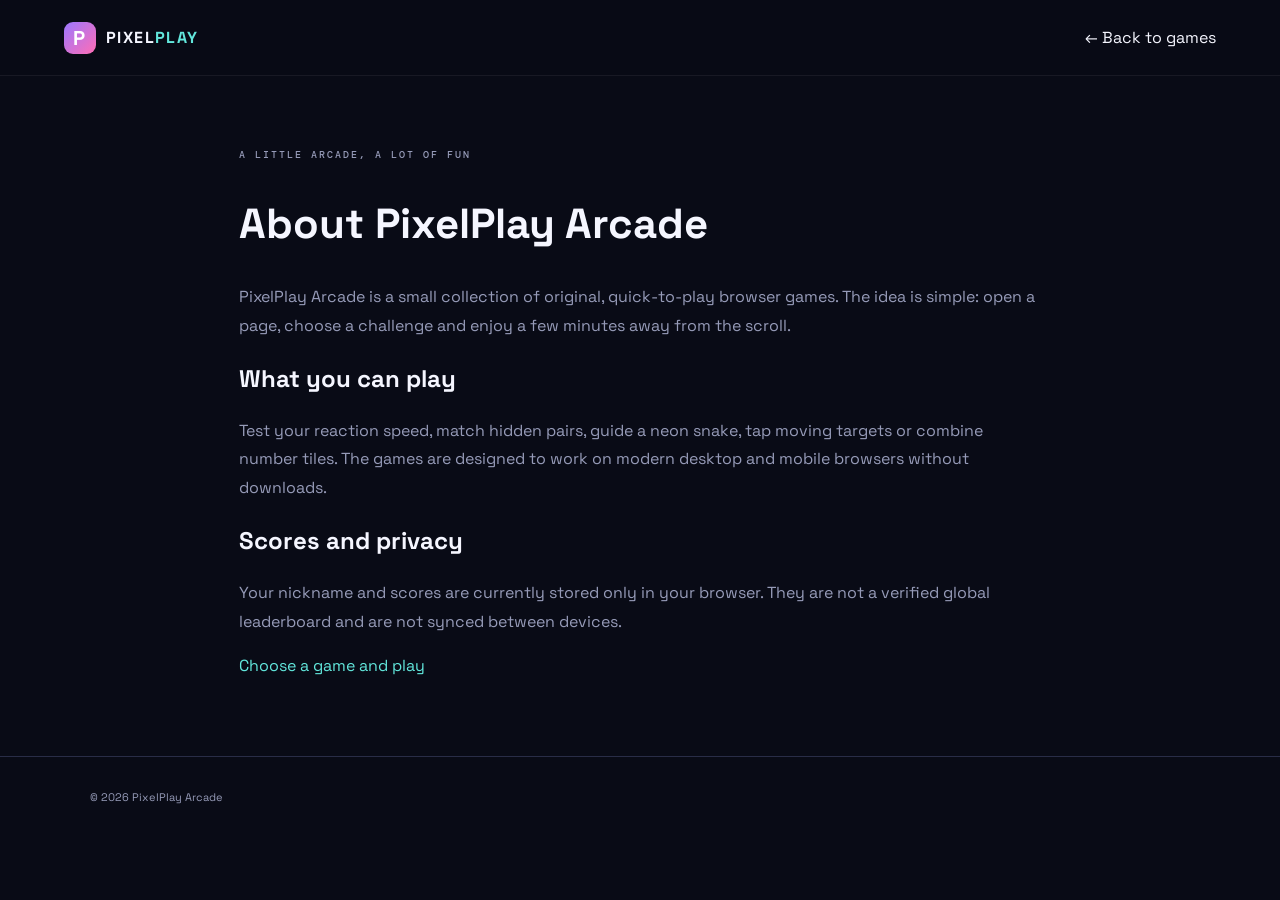
==== about.html @ 7bf2514f "Add PixelPlay Arcade about page" ====
<!doctype html><html lang="en"><head><meta charset="utf-8"><meta name="viewport" content="width=device-width,initial-scale=1"><meta name="description" content="Learn about PixelPlay Arcade and its free browser games."><title>About — PixelPlay Arcade</title><link rel="stylesheet" href="styles.css"></head><body><header class="topbar"><a class="brand" href="index.html"><span class="brand-mark">P</span><span>PIXEL<span class="accent">PLAY</span></span></a><a href="index.html">← Back to games</a></header><main class="page-content"><p class="eyebrow">A LITTLE ARCADE, A LOT OF FUN</p><h1>About PixelPlay Arcade</h1><p>PixelPlay Arcade is a small collection of original, quick-to-play browser games. The idea is simple: open a page, choose a challenge and enjoy a few minutes away from the scroll.</p><h2>What you can play</h2><p>Test your reaction speed, match hidden pairs, guide a neon snake, tap moving targets or combine number tiles. The games are designed to work on modern desktop and mobile browsers without downloads.</p><h2>Scores and privacy</h2><p>Your nickname and scores are currently stored only in your browser. They are not a verified global leaderboard and are not synced between devices.</p><p><a href="index.html">Choose a game and play</a></p></main><footer><small>© 2026 PixelPlay Arcade</small></footer></body></html>
---- styles.css ----
@import url('https://fonts.googleapis.com/css2?family=DM+Mono:wght@400;500&family=Space+Grotesk:wght@400;500;600;700&display=swap');
:root{--bg:#090b16;--panel:#111426;--panel2:#171b31;--text:#f5f6ff;--muted:#969bb8;--line:#292d47;--purple:#9c78ff;--cyan:#62e7dc;--pink:#ff6db5;--font:'Space Grotesk',system-ui,sans-serif}*{box-sizing:border-box}html{scroll-behavior:smooth}body{margin:0;background:var(--bg);color:var(--text);font-family:var(--font);line-height:1.5}a{color:inherit;text-decoration:none}button,input{font:inherit}.topbar{height:76px;padding:0 max(5vw,24px);display:flex;align-items:center;justify-content:space-between;border-bottom:1px solid #ffffff10;position:sticky;top:0;background:#090b16eF;backdrop-filter:blur(16px);z-index:10}.brand{display:flex;align-items:center;gap:10px;font-weight:700;letter-spacing:1.4px;font-size:16px}.brand-mark{width:32px;height:32px;display:grid;place-items:center;background:linear-gradient(135deg,var(--purple),var(--pink));border-radius:9px;color:white;font-size:20px}.accent{color:var(--cyan)}nav{display:flex;gap:30px;color:var(--muted);font-size:13px}nav a:hover,.footer-links a:hover{color:var(--cyan)}.profile-pill{display:flex;align-items:center;gap:9px;background:var(--panel2);border:1px solid var(--line);color:var(--text);border-radius:30px;padding:8px 13px;font-size:12px;cursor:pointer}.avatar{display:grid;place-items:center;width:23px;height:23px;border-radius:50%;background:#5945a0;color:#fff}.hero{min-height:520px;padding:78px max(8vw,28px) 62px;display:grid;grid-template-columns:1.05fr .95fr;align-items:center;gap:30px;overflow:hidden;background:radial-gradient(ellipse at 80% 45%,#30205a55,transparent 45%),radial-gradient(ellipse at 0% 100%,#163d4a33,transparent 45%)}.eyebrow{font:500 10px 'DM Mono',monospace;letter-spacing:2px;color:var(--cyan);margin:0 0 15px}.live-dot{display:inline-block;width:7px;height:7px;border-radius:50%;background:#5df4bb;box-shadow:0 0 12px #5df4bb;margin-right:7px}.hero h1{font-size:clamp(43px,6vw,76px);line-height:1.02;letter-spacing:-3px;margin:0 0 20px}.gradient-text{background:linear-gradient(90deg,#a68aff,#62e7dc);background-clip:text;color:transparent}.hero-sub{color:var(--muted);max-width:440px;font-size:15px;margin:0 0 27px}.primary-btn,.secondary-btn{display:inline-flex;align-items:center;gap:22px;padding:13px 19px;border-radius:8px;background:var(--cyan);color:#08121a;font-size:13px;font-weight:700;border:0;cursor:pointer}.primary-btn:hover,.secondary-btn:hover{filter:brightness(1.1);transform:translateY(-1px)}.hero-stats{display:flex;gap:34px;margin-top:48px}.hero-stats div{display:flex;flex-direction:column}.hero-stats strong{font-size:23px}.hero-stats span{font:9px 'DM Mono',monospace;letter-spacing:1px;color:var(--muted)}.hero-art{height:360px;position:relative;display:grid;place-items:center}.orbit{position:absolute;border:1px solid #a18aff30;border-radius:50%;width:330px;height:330px}.orbit-two{width:260px;height:260px;border-style:dashed;animation:spin 30s linear infinite}@keyframes spin{to{transform:rotate(360deg)}}.arcade-machine{position:relative;width:190px;height:280px;background:linear-gradient(110deg,#302b56,#15182c 55%,#29244a);border:2px solid #8871d5;border-radius:15px 15px 9px 9px;box-shadow:0 0 55px #9874ff55, inset 0 0 25px #ffffff0b;transform:perspective(600px) rotateY(-8deg)}.machine-top{height:36px;display:flex;align-items:center;justify-content:center;font:10px 'DM Mono';letter-spacing:2px;color:#c6b7ff}.machine-top i{position:absolute;right:12px;width:5px;height:5px;background:#62e7dc;border-radius:50%;box-shadow:0 0 10px #62e7dc}.machine-screen{margin:4px 15px 0;height:140px;border:7px solid #080b16;border-radius:8px;background:radial-gradient(circle at 50% 40%,#3e377a,#12172c 70%);display:grid;place-items:center;position:relative;overflow:hidden;box-shadow:0 0 20px #5d4ba0 inset}.screen-glow{text-align:center;font:12px 'DM Mono';line-height:2;color:#b9a8ff;text-shadow:0 0 12px #b9a8ff}.screen-glow b{font-size:16px;color:var(--cyan)}.screen-scan{position:absolute;inset:0;background:repeating-linear-gradient(transparent 0 4px,#ffffff09 5px 6px)}.machine-controls{height:70px;display:flex;align-items:center;justify-content:center;gap:12px}.machine-controls span{width:13px;height:13px;background:#0c101d;border:2px solid #8e7cce;border-radius:50%}.machine-controls span:first-child{width:25px;height:25px}.machine-controls b{width:17px;height:17px;border-radius:50%;background:var(--pink);box-shadow:0 0 10px var(--pink)}.machine-controls b:last-child{background:var(--cyan);box-shadow:0 0 10px var(--cyan)}.machine-base{position:absolute;bottom:-10px;left:8px;right:8px;height:12px;background:#13162a;border:1px solid #7c69bb;border-radius:3px}.pixel-star{position:absolute;color:var(--cyan);font-size:27px;text-shadow:0 0 20px var(--cyan)}.star-a{top:40px;left:18%}.star-b{right:13%;bottom:65px;color:var(--pink)}.floating-score{position:absolute;bottom:30px;right:1%;padding:11px 14px;border:1px solid #5f547f;background:#17172beF;border-radius:9px;box-shadow:0 10px 30px #0006;font-size:17px}.floating-score span{font:9px 'DM Mono';letter-spacing:1px;color:#c3bddc;margin-left:6px}.ticker{height:49px;border-block:1px solid var(--line);display:flex;justify-content:center;align-items:center;gap:34px;color:#b2b5cb;font:10px 'DM Mono';letter-spacing:1.5px}.ticker i{color:var(--pink);font-style:normal}.section{padding:86px max(7vw,24px) 72px}.section-heading,.panel-heading{display:flex;justify-content:space-between;align-items:end;gap:20px}.section h2,.lower-grid h2,.seo-copy h2{font-size:34px;letter-spacing:-1.3px;margin:0}.search-box{display:flex;align-items:center;gap:10px;border:1px solid var(--line);background:var(--panel);padding:9px 13px;border-radius:8px;color:var(--muted)}.search-box input{border:0;outline:0;background:transparent;color:var(--text);width:160px;font-size:12px}.filter-row{display:flex;gap:8px;margin:28px 0 22px}.filter{background:transparent;border:1px solid var(--line);color:var(--muted);padding:7px 14px;border-radius:30px;font-size:11px;cursor:pointer}.filter.active,.filter:hover{background:#272342;border-color:#7961c5;color:#e5dcff}.game-grid{display:grid;grid-template-columns:repeat(3,1fr);gap:18px}.game-card{background:var(--panel);border:1px solid var(--line);border-radius:12px;overflow:hidden;transition:.2s;position:relative}.game-card:hover{transform:translateY(-4px);border-color:#6655a1;box-shadow:0 15px 35px #0003}.game-art{height:178px;position:relative;display:grid;place-items:center;overflow:hidden}.art-label{position:absolute;top:14px;left:15px;font:9px 'DM Mono';letter-spacing:1.5px;color:#ffffffaa}.art-caption{position:absolute;bottom:13px;right:15px;font:9px 'DM Mono';letter-spacing:2px;color:#ffffff99}.art-reaction{background:radial-gradient(circle at 50% 50%,#56375f,#251b3a 60%,#17152b)}.reaction-orb{width:78px;height:78px;display:grid;place-items:center;border-radius:50%;background:radial-gradient(circle at 35% 30%,#ffb1d7,#ff4c9d 50%,#8c2868);box-shadow:0 0 45px #ff4c9d88;font-size:36px;font-weight:700}.art-memory{background:radial-gradient(circle at 50% 50%,#174b55,#102b3a)}.memory-tiles{display:grid;grid-template-columns:repeat(2,58px);gap:8px;transform:rotate(-8deg)}.memory-tiles i{height:58px;border-radius:8px;background:linear-gradient(145deg,#62e7dc,#277b8c);display:grid;place-items:center;color:#0b2730;font-size:22px;font-style:normal;box-shadow:0 6px 18px #0005}.memory-tiles i:nth-child(2),.memory-tiles i:nth-child(3){background:#1b394a;color:#8fd5dc;border:1px solid #3a7780}.art-snake{background:radial-gradient(circle at 50%,#234d36,#12291f)}.snake-board{font:26px 'DM Mono';line-height:1.1;letter-spacing:5px;color:#417b52;text-shadow:0 0 9px #5cfb9a}.snake-board b{color:#7aff9c;text-shadow:0 0 12px #7aff9c}.snake-board b:last-child{color:#ffdf73}.art-target{background:radial-gradient(circle at 50%,#55323c,#261b32)}.target-rings{width:94px;height:94px;border-radius:50%;border:9px solid #ff668f;display:grid;place-items:center;box-shadow:0 0 0 10px #ff668f33,0 0 0 20px #ff668f17}.target-rings i{position:absolute;width:45px;height:45px;border:5px solid #ffc0d1;border-radius:50%}.target-rings b{z-index:1;color:#fff;font-size:20px}.art-number{background:radial-gradient(circle at 50%,#4b3e7a,#201d3a)}.number-grid{display:grid;grid-template-columns:repeat(2,50px);gap:6px;transform:rotate(8deg)}.number-grid i{height:50px;display:grid;place-items:center;background:#e9b86a;color:#33233a;border-radius:6px;font:bold 17px 'DM Mono';font-style:normal}.number-grid i:nth-child(2){background:#e9d69c}.number-grid i:nth-child(3){background:#d88c80}.number-grid i:nth-child(4){background:#a98bdb}.game-info{display:flex;justify-content:space-between;align-items:center;padding:16px 16px 9px}.game-info h3{margin:0;font-size:16px}.game-info p{margin:4px 0 0;color:var(--muted);font-size:11px}.game-arrow{color:var(--cyan);font-size:20px}.play-card{margin:0 16px 16px;width:calc(100% - 32px);padding:9px;background:#1b2037;border:1px solid #333a5c;border-radius:7px;color:#d9dafa;font-size:11px;cursor:pointer}.play-card:hover{background:#292747;border-color:#7561bd}.empty-state{color:var(--muted);padding:30px}.lower-grid{padding:0 max(7vw,24px) 78px;display:grid;grid-template-columns:1.3fr .7fr;gap:18px}.leader-panel,.challenge-panel{background:var(--panel);border:1px solid var(--line);border-radius:12px;padding:25px}.panel-heading{align-items:center}.panel-heading h2{font-size:23px}.trophy{font-size:26px}.panel-note,.challenge-panel>p:not(.eyebrow){color:var(--muted);font-size:12px}.score-list{margin-top:20px}.score-row{display:flex;align-items:center;justify-content:space-between;padding:11px 0;border-bottom:1px solid var(--line);font-size:12px}.score-row:last-child{border:0}.score-row strong{color:var(--cyan);font:12px 'DM Mono'}.muted{color:var(--muted);font-size:12px}.challenge-panel{background:radial-gradient(circle at 100% 0%,#4d327044,transparent 55%),var(--panel)}.challenge-icon{font-size:36px;margin:15px 0 4px}.challenge-panel h2{font-size:24px}.secondary-btn{margin-top:14px;padding:10px 14px;font-size:11px}.seo-copy{padding:45px max(7vw,24px) 70px;border-top:1px solid var(--line);background:#0c0f1d}.seo-copy h2{font-size:25px}.seo-copy>p:last-child{max-width:850px;color:var(--muted);font-size:13px;line-height:1.8}footer{padding:32px max(7vw,24px);border-top:1px solid var(--line);display:flex;align-items:center;gap:25px;flex-wrap:wrap}footer>p,footer small{color:var(--muted);font-size:11px}.footer-links{display:flex;gap:17px;margin-left:auto;color:var(--muted);font-size:11px}.modal-backdrop{position:fixed;inset:0;background:#050610d9;backdrop-filter:blur(8px);z-index:30;display:grid;place-items:center;padding:18px}.modal-backdrop[hidden]{display:none}.game-modal{width:min(680px,100%);max-height:90vh;overflow:auto;background:#111426;border:1px solid #49436c;border-radius:15px;padding:23px;box-shadow:0 25px 100px #000a}.modal-top{display:flex;justify-content:space-between;align-items:center}.modal-top h2{font-size:26px;margin:0}.icon-btn{width:34px;height:34px;border-radius:50%;border:1px solid var(--line);background:#1d223a;color:white;font-size:23px;cursor:pointer}.game-stage{min-height:250px;margin:20px 0 12px;background:#0a0e1d;border:1px solid var(--line);border-radius:10px;display:grid;place-items:center;padding:20px;position:relative;overflow:hidden}.game-help{font-size:11px;color:var(--muted);margin:0}.game-action{border:0;border-radius:8px;background:var(--cyan);color:#08121a;padding:12px 18px;font-weight:700;cursor:pointer}.game-action:disabled{opacity:.45;cursor:not-allowed}.big-score{font:700 38px 'DM Mono';color:var(--cyan)}.reaction-pad{width:100%;min-height:205px;border-radius:8px;border:0;background:#55243e;color:white;font-size:22px;font-weight:700;cursor:pointer}.reaction-pad.wait{background:#8b263e}.reaction-pad.go{background:#147f70}.memory-board{display:grid;grid-template-columns:repeat(4,minmax(48px,72px));gap:8px}.memory-card{height:70px;border:1px solid #435074;background:#1a2540;border-radius:8px;color:#9a8bff;font-size:24px;cursor:pointer}.memory-card.open{background:#24515b;color:#fff}.memory-card.matched{background:#1c634f;color:#7affc1}.snake-wrap{display:grid;gap:12px;justify-items:center}.snake-canvas{width:min(100%,360px);background:#07150f;border:1px solid #27563a;image-rendering:pixelated}.game-controls{display:flex;gap:8px;flex-wrap:wrap;justify-content:center}.target-zone{width:100%;height:220px;position:relative;background:radial-gradient(circle,#182d37,#101728);border-radius:8px}.target-dot{position:absolute;width:38px;height:38px;border:4px solid #ffd2e0;background:#ff548c;border-radius:50%;box-shadow:0 0 20px #ff548c;cursor:crosshair}.number-board{display:grid;grid-template-columns:repeat(4,65px);gap:7px}.number-cell{width:65px;height:65px;border-radius:7px;background:#222b43;display:grid;place-items:center;font:700 20px 'DM Mono';color:#fff}.number-cell.v2{background:#d9c89e;color:#30273c}.number-cell.v4{background:#e9b86a;color:#30273c}.number-cell.v8{background:#df8e76}.number-cell.v16,.number-cell.v32{background:#a77bce}.number-cell.v64,.number-cell.v128{background:#6d9cce}.toast{position:fixed;bottom:20px;left:50%;transform:translate(-50%,20px);opacity:0;background:#202742;border:1px solid #59658b;padding:10px 16px;border-radius:8px;font-size:12px;z-index:50;transition:.2s;pointer-events:none}.toast.show{opacity:1;transform:translate(-50%,0)}.page-content{max-width:850px;margin:70px auto;padding:0 24px;min-height:60vh}.page-content h1{font-size:42px}.page-content p,.page-content li{color:var(--muted);line-height:1.8}.page-content a{color:var(--cyan)}@media(max-width:850px){.hero{grid-template-columns:1fr;padding-top:58px}.hero-art{height:300px}.game-grid{grid-template-columns:repeat(2,1fr)}.lower-grid{grid-template-columns:1fr}.ticker{gap:15px;font-size:8px}}@media(max-width:560px){.topbar{height:64px;padding:0 16px}nav{display:none}.profile-pill{font-size:0}.profile-pill .avatar{font-size:12px}.hero{padding:52px 22px 40px}.hero h1{letter-spacing:-2px}.hero-stats{gap:19px;margin-top:35px}.hero-stats strong{font-size:19px}.hero-stats span{font-size:8px}.hero-art{height:270px}.orbit{width:260px;height:260px}.section{padding:60px 18px}.section-heading{align-items:flex-start;flex-direction:column}.section h2{font-size:29px}.search-box,.search-box input{width:100%}.game-grid{grid-template-columns:1fr}.game-art{height:165px}.ticker{gap:10px;letter-spacing:.5px}.ticker span:nth-of-type(2),.ticker span:nth-of-type(4){display:none}.lower-grid{padding:0 18px 55px}.leader-panel,.challenge-panel{padding:19px}.seo-copy{padding:38px 20px}footer{padding:25px 20px;gap:15px}.footer-links{margin-left:0;width:100%;flex-wrap:wrap}.game-modal{padding:17px}.number-board{grid-template-columns:repeat(4, minmax(48px,60px));gap:5px}.number-cell{width:100%;height:58px}.memory-board{grid-template-columns:repeat(4,minmax(44px,62px))}.memory-card{height:62px}}
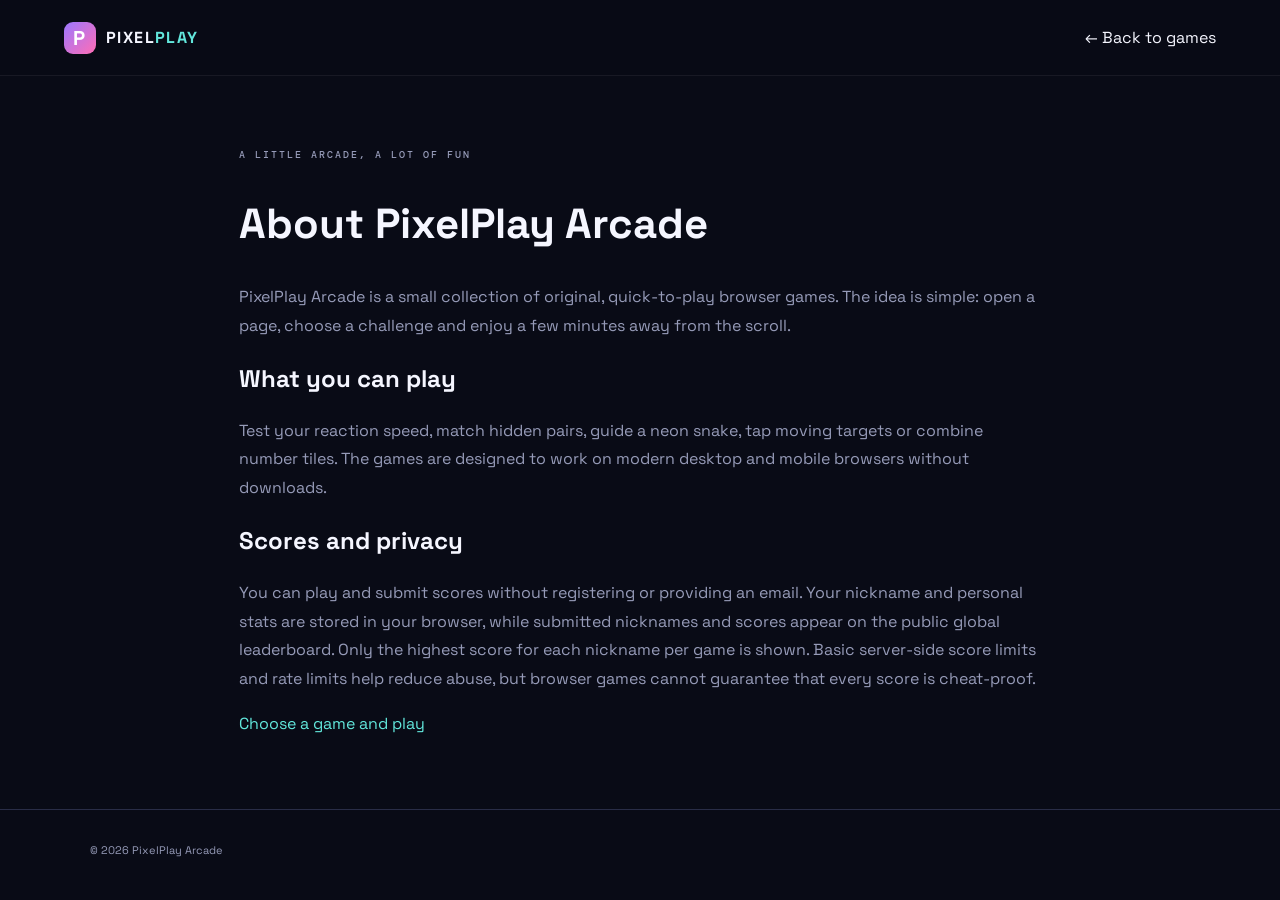
==== commit deeb88fe: "Update about page for global guest leaderboard" ====
--- a/about.html
+++ b/about.html
@@ -1 +1 @@
-<!doctype html><html lang="en"><head><meta charset="utf-8"><meta name="viewport" content="width=device-width,initial-scale=1"><meta name="description" content="Learn about PixelPlay Arcade and its free browser games."><title>About — PixelPlay Arcade</title><link rel="stylesheet" href="styles.css"></head><body><header class="topbar"><a class="brand" href="index.html"><span class="brand-mark">P</span><span>PIXEL<span class="accent">PLAY</span></span></a><a href="index.html">← Back to games</a></header><main class="page-content"><p class="eyebrow">A LITTLE ARCADE, A LOT OF FUN</p><h1>About PixelPlay Arcade</h1><p>PixelPlay Arcade is a small collection of original, quick-to-play browser games. The idea is simple: open a page, choose a challenge and enjoy a few minutes away from the scroll.</p><h2>What you can play</h2><p>Test your reaction speed, match hidden pairs, guide a neon snake, tap moving targets or combine number tiles. The games are designed to work on modern desktop and mobile browsers without downloads.</p><h2>Scores and privacy</h2><p>Your nickname and scores are currently stored only in your browser. They are not a verified global leaderboard and are not synced between devices.</p><p><a href="index.html">Choose a game and play</a></p></main><footer><small>© 2026 PixelPlay Arcade</small></footer></body></html>+<!doctype html><html lang="en"><head><meta charset="utf-8"><meta name="viewport" content="width=device-width,initial-scale=1"><meta name="description" content="Learn about PixelPlay Arcade and its free browser games."><title>About — PixelPlay Arcade</title><link rel="stylesheet" href="styles.css"></head><body><header class="topbar"><a class="brand" href="index.html"><span class="brand-mark">P</span><span>PIXEL<span class="accent">PLAY</span></span></a><a href="index.html">← Back to games</a></header><main class="page-content"><p class="eyebrow">A LITTLE ARCADE, A LOT OF FUN</p><h1>About PixelPlay Arcade</h1><p>PixelPlay Arcade is a small collection of original, quick-to-play browser games. The idea is simple: open a page, choose a challenge and enjoy a few minutes away from the scroll.</p><h2>What you can play</h2><p>Test your reaction speed, match hidden pairs, guide a neon snake, tap moving targets or combine number tiles. The games are designed to work on modern desktop and mobile browsers without downloads.</p><h2>Scores and privacy</h2><p>You can play and submit scores without registering or providing an email. Your nickname and personal stats are stored in your browser, while submitted nicknames and scores appear on the public global leaderboard. Only the highest score for each nickname per game is shown. Basic server-side score limits and rate limits help reduce abuse, but browser games cannot guarantee that every score is cheat-proof.</p><p><a href="index.html">Choose a game and play</a></p></main><footer><small>© 2026 PixelPlay Arcade</small></footer></body></html>
--- a/styles.css
+++ b/styles.css
@@ -1,2 +1,69 @@
 @import url('https://fonts.googleapis.com/css2?family=DM+Mono:wght@400;500&family=Space+Grotesk:wght@400;500;600;700&display=swap');
-:root{--bg:#090b16;--panel:#111426;--panel2:#171b31;--text:#f5f6ff;--muted:#969bb8;--line:#292d47;--purple:#9c78ff;--cyan:#62e7dc;--pink:#ff6db5;--font:'Space Grotesk',system-ui,sans-serif}*{box-sizing:border-box}html{scroll-behavior:smooth}body{margin:0;background:var(--bg);color:var(--text);font-family:var(--font);line-height:1.5}a{color:inherit;text-decoration:none}button,input{font:inherit}.topbar{height:76px;padding:0 max(5vw,24px);display:flex;align-items:center;justify-content:space-between;border-bottom:1px solid #ffffff10;position:sticky;top:0;background:#090b16eF;backdrop-filter:blur(16px);z-index:10}.brand{display:flex;align-items:center;gap:10px;font-weight:700;letter-spacing:1.4px;font-size:16px}.brand-mark{width:32px;height:32px;display:grid;place-items:center;background:linear-gradient(135deg,var(--purple),var(--pink));border-radius:9px;color:white;font-size:20px}.accent{color:var(--cyan)}nav{display:flex;gap:30px;color:var(--muted);font-size:13px}nav a:hover,.footer-links a:hover{color:var(--cyan)}.profile-pill{display:flex;align-items:center;gap:9px;background:var(--panel2);border:1px solid var(--line);color:var(--text);border-radius:30px;padding:8px 13px;font-size:12px;cursor:pointer}.avatar{display:grid;place-items:center;width:23px;height:23px;border-radius:50%;background:#5945a0;color:#fff}.hero{min-height:520px;padding:78px max(8vw,28px) 62px;display:grid;grid-template-columns:1.05fr .95fr;align-items:center;gap:30px;overflow:hidden;background:radial-gradient(ellipse at 80% 45%,#30205a55,transparent 45%),radial-gradient(ellipse at 0% 100%,#163d4a33,transparent 45%)}.eyebrow{font:500 10px 'DM Mono',monospace;letter-spacing:2px;color:var(--cyan);margin:0 0 15px}.live-dot{display:inline-block;width:7px;height:7px;border-radius:50%;background:#5df4bb;box-shadow:0 0 12px #5df4bb;margin-right:7px}.hero h1{font-size:clamp(43px,6vw,76px);line-height:1.02;letter-spacing:-3px;margin:0 0 20px}.gradient-text{background:linear-gradient(90deg,#a68aff,#62e7dc);background-clip:text;color:transparent}.hero-sub{color:var(--muted);max-width:440px;font-size:15px;margin:0 0 27px}.primary-btn,.secondary-btn{display:inline-flex;align-items:center;gap:22px;padding:13px 19px;border-radius:8px;background:var(--cyan);color:#08121a;font-size:13px;font-weight:700;border:0;cursor:pointer}.primary-btn:hover,.secondary-btn:hover{filter:brightness(1.1);transform:translateY(-1px)}.hero-stats{display:flex;gap:34px;margin-top:48px}.hero-stats div{display:flex;flex-direction:column}.hero-stats strong{font-size:23px}.hero-stats span{font:9px 'DM Mono',monospace;letter-spacing:1px;color:var(--muted)}.hero-art{height:360px;position:relative;display:grid;place-items:center}.orbit{position:absolute;border:1px solid #a18aff30;border-radius:50%;width:330px;height:330px}.orbit-two{width:260px;height:260px;border-style:dashed;animation:spin 30s linear infinite}@keyframes spin{to{transform:rotate(360deg)}}.arcade-machine{position:relative;width:190px;height:280px;background:linear-gradient(110deg,#302b56,#15182c 55%,#29244a);border:2px solid #8871d5;border-radius:15px 15px 9px 9px;box-shadow:0 0 55px #9874ff55, inset 0 0 25px #ffffff0b;transform:perspective(600px) rotateY(-8deg)}.machine-top{height:36px;display:flex;align-items:center;justify-content:center;font:10px 'DM Mono';letter-spacing:2px;color:#c6b7ff}.machine-top i{position:absolute;right:12px;width:5px;height:5px;background:#62e7dc;border-radius:50%;box-shadow:0 0 10px #62e7dc}.machine-screen{margin:4px 15px 0;height:140px;border:7px solid #080b16;border-radius:8px;background:radial-gradient(circle at 50% 40%,#3e377a,#12172c 70%);display:grid;place-items:center;position:relative;overflow:hidden;box-shadow:0 0 20px #5d4ba0 inset}.screen-glow{text-align:center;font:12px 'DM Mono';line-height:2;color:#b9a8ff;text-shadow:0 0 12px #b9a8ff}.screen-glow b{font-size:16px;color:var(--cyan)}.screen-scan{position:absolute;inset:0;background:repeating-linear-gradient(transparent 0 4px,#ffffff09 5px 6px)}.machine-controls{height:70px;display:flex;align-items:center;justify-content:center;gap:12px}.machine-controls span{width:13px;height:13px;background:#0c101d;border:2px solid #8e7cce;border-radius:50%}.machine-controls span:first-child{width:25px;height:25px}.machine-controls b{width:17px;height:17px;border-radius:50%;background:var(--pink);box-shadow:0 0 10px var(--pink)}.machine-controls b:last-child{background:var(--cyan);box-shadow:0 0 10px var(--cyan)}.machine-base{position:absolute;bottom:-10px;left:8px;right:8px;height:12px;background:#13162a;border:1px solid #7c69bb;border-radius:3px}.pixel-star{position:absolute;color:var(--cyan);font-size:27px;text-shadow:0 0 20px var(--cyan)}.star-a{top:40px;left:18%}.star-b{right:13%;bottom:65px;color:var(--pink)}.floating-score{position:absolute;bottom:30px;right:1%;padding:11px 14px;border:1px solid #5f547f;background:#17172beF;border-radius:9px;box-shadow:0 10px 30px #0006;font-size:17px}.floating-score span{font:9px 'DM Mono';letter-spacing:1px;color:#c3bddc;margin-left:6px}.ticker{height:49px;border-block:1px solid var(--line);display:flex;justify-content:center;align-items:center;gap:34px;color:#b2b5cb;font:10px 'DM Mono';letter-spacing:1.5px}.ticker i{color:var(--pink);font-style:normal}.section{padding:86px max(7vw,24px) 72px}.section-heading,.panel-heading{display:flex;justify-content:space-between;align-items:end;gap:20px}.section h2,.lower-grid h2,.seo-copy h2{font-size:34px;letter-spacing:-1.3px;margin:0}.search-box{display:flex;align-items:center;gap:10px;border:1px solid var(--line);background:var(--panel);padding:9px 13px;border-radius:8px;color:var(--muted)}.search-box input{border:0;outline:0;background:transparent;color:var(--text);width:160px;font-size:12px}.filter-row{display:flex;gap:8px;margin:28px 0 22px}.filter{background:transparent;border:1px solid var(--line);color:var(--muted);padding:7px 14px;border-radius:30px;font-size:11px;cursor:pointer}.filter.active,.filter:hover{background:#272342;border-color:#7961c5;color:#e5dcff}.game-grid{display:grid;grid-template-columns:repeat(3,1fr);gap:18px}.game-card{background:var(--panel);border:1px solid var(--line);border-radius:12px;overflow:hidden;transition:.2s;position:relative}.game-card:hover{transform:translateY(-4px);border-color:#6655a1;box-shadow:0 15px 35px #0003}.game-art{height:178px;position:relative;display:grid;place-items:center;overflow:hidden}.art-label{position:absolute;top:14px;left:15px;font:9px 'DM Mono';letter-spacing:1.5px;color:#ffffffaa}.art-caption{position:absolute;bottom:13px;right:15px;font:9px 'DM Mono';letter-spacing:2px;color:#ffffff99}.art-reaction{background:radial-gradient(circle at 50% 50%,#56375f,#251b3a 60%,#17152b)}.reaction-orb{width:78px;height:78px;display:grid;place-items:center;border-radius:50%;background:radial-gradient(circle at 35% 30%,#ffb1d7,#ff4c9d 50%,#8c2868);box-shadow:0 0 45px #ff4c9d88;font-size:36px;font-weight:700}.art-memory{background:radial-gradient(circle at 50% 50%,#174b55,#102b3a)}.memory-tiles{display:grid;grid-template-columns:repeat(2,58px);gap:8px;transform:rotate(-8deg)}.memory-tiles i{height:58px;border-radius:8px;background:linear-gradient(145deg,#62e7dc,#277b8c);display:grid;place-items:center;color:#0b2730;font-size:22px;font-style:normal;box-shadow:0 6px 18px #0005}.memory-tiles i:nth-child(2),.memory-tiles i:nth-child(3){background:#1b394a;color:#8fd5dc;border:1px solid #3a7780}.art-snake{background:radial-gradient(circle at 50%,#234d36,#12291f)}.snake-board{font:26px 'DM Mono';line-height:1.1;letter-spacing:5px;color:#417b52;text-shadow:0 0 9px #5cfb9a}.snake-board b{color:#7aff9c;text-shadow:0 0 12px #7aff9c}.snake-board b:last-child{color:#ffdf73}.art-target{background:radial-gradient(circle at 50%,#55323c,#261b32)}.target-rings{width:94px;height:94px;border-radius:50%;border:9px solid #ff668f;display:grid;place-items:center;box-shadow:0 0 0 10px #ff668f33,0 0 0 20px #ff668f17}.target-rings i{position:absolute;width:45px;height:45px;border:5px solid #ffc0d1;border-radius:50%}.target-rings b{z-index:1;color:#fff;font-size:20px}.art-number{background:radial-gradient(circle at 50%,#4b3e7a,#201d3a)}.number-grid{display:grid;grid-template-columns:repeat(2,50px);gap:6px;transform:rotate(8deg)}.number-grid i{height:50px;display:grid;place-items:center;background:#e9b86a;color:#33233a;border-radius:6px;font:bold 17px 'DM Mono';font-style:normal}.number-grid i:nth-child(2){background:#e9d69c}.number-grid i:nth-child(3){background:#d88c80}.number-grid i:nth-child(4){background:#a98bdb}.game-info{display:flex;justify-content:space-between;align-items:center;padding:16px 16px 9px}.game-info h3{margin:0;font-size:16px}.game-info p{margin:4px 0 0;color:var(--muted);font-size:11px}.game-arrow{color:var(--cyan);font-size:20px}.play-card{margin:0 16px 16px;width:calc(100% - 32px);padding:9px;background:#1b2037;border:1px solid #333a5c;border-radius:7px;color:#d9dafa;font-size:11px;cursor:pointer}.play-card:hover{background:#292747;border-color:#7561bd}.empty-state{color:var(--muted);padding:30px}.lower-grid{padding:0 max(7vw,24px) 78px;display:grid;grid-template-columns:1.3fr .7fr;gap:18px}.leader-panel,.challenge-panel{background:var(--panel);border:1px solid var(--line);border-radius:12px;padding:25px}.panel-heading{align-items:center}.panel-heading h2{font-size:23px}.trophy{font-size:26px}.panel-note,.challenge-panel>p:not(.eyebrow){color:var(--muted);font-size:12px}.score-list{margin-top:20px}.score-row{display:flex;align-items:center;justify-content:space-between;padding:11px 0;border-bottom:1px solid var(--line);font-size:12px}.score-row:last-child{border:0}.score-row strong{color:var(--cyan);font:12px 'DM Mono'}.muted{color:var(--muted);font-size:12px}.challenge-panel{background:radial-gradient(circle at 100% 0%,#4d327044,transparent 55%),var(--panel)}.challenge-icon{font-size:36px;margin:15px 0 4px}.challenge-panel h2{font-size:24px}.secondary-btn{margin-top:14px;padding:10px 14px;font-size:11px}.seo-copy{padding:45px max(7vw,24px) 70px;border-top:1px solid var(--line);background:#0c0f1d}.seo-copy h2{font-size:25px}.seo-copy>p:last-child{max-width:850px;color:var(--muted);font-size:13px;line-height:1.8}footer{padding:32px max(7vw,24px);border-top:1px solid var(--line);display:flex;align-items:center;gap:25px;flex-wrap:wrap}footer>p,footer small{color:var(--muted);font-size:11px}.footer-links{display:flex;gap:17px;margin-left:auto;color:var(--muted);font-size:11px}.modal-backdrop{position:fixed;inset:0;background:#050610d9;backdrop-filter:blur(8px);z-index:30;display:grid;place-items:center;padding:18px}.modal-backdrop[hidden]{display:none}.game-modal{width:min(680px,100%);max-height:90vh;overflow:auto;background:#111426;border:1px solid #49436c;border-radius:15px;padding:23px;box-shadow:0 25px 100px #000a}.modal-top{display:flex;justify-content:space-between;align-items:center}.modal-top h2{font-size:26px;margin:0}.icon-btn{width:34px;height:34px;border-radius:50%;border:1px solid var(--line);background:#1d223a;color:white;font-size:23px;cursor:pointer}.game-stage{min-height:250px;margin:20px 0 12px;background:#0a0e1d;border:1px solid var(--line);border-radius:10px;display:grid;place-items:center;padding:20px;position:relative;overflow:hidden}.game-help{font-size:11px;color:var(--muted);margin:0}.game-action{border:0;border-radius:8px;background:var(--cyan);color:#08121a;padding:12px 18px;font-weight:700;cursor:pointer}.game-action:disabled{opacity:.45;cursor:not-allowed}.big-score{font:700 38px 'DM Mono';color:var(--cyan)}.reaction-pad{width:100%;min-height:205px;border-radius:8px;border:0;background:#55243e;color:white;font-size:22px;font-weight:700;cursor:pointer}.reaction-pad.wait{background:#8b263e}.reaction-pad.go{background:#147f70}.memory-board{display:grid;grid-template-columns:repeat(4,minmax(48px,72px));gap:8px}.memory-card{height:70px;border:1px solid #435074;background:#1a2540;border-radius:8px;color:#9a8bff;font-size:24px;cursor:pointer}.memory-card.open{background:#24515b;color:#fff}.memory-card.matched{background:#1c634f;color:#7affc1}.snake-wrap{display:grid;gap:12px;justify-items:center}.snake-canvas{width:min(100%,360px);background:#07150f;border:1px solid #27563a;image-rendering:pixelated}.game-controls{display:flex;gap:8px;flex-wrap:wrap;justify-content:center}.target-zone{width:100%;height:220px;position:relative;background:radial-gradient(circle,#182d37,#101728);border-radius:8px}.target-dot{position:absolute;width:38px;height:38px;border:4px solid #ffd2e0;background:#ff548c;border-radius:50%;box-shadow:0 0 20px #ff548c;cursor:crosshair}.number-board{display:grid;grid-template-columns:repeat(4,65px);gap:7px}.number-cell{width:65px;height:65px;border-radius:7px;background:#222b43;display:grid;place-items:center;font:700 20px 'DM Mono';color:#fff}.number-cell.v2{background:#d9c89e;color:#30273c}.number-cell.v4{background:#e9b86a;color:#30273c}.number-cell.v8{background:#df8e76}.number-cell.v16,.number-cell.v32{background:#a77bce}.number-cell.v64,.number-cell.v128{background:#6d9cce}.toast{position:fixed;bottom:20px;left:50%;transform:translate(-50%,20px);opacity:0;background:#202742;border:1px solid #59658b;padding:10px 16px;border-radius:8px;font-size:12px;z-index:50;transition:.2s;pointer-events:none}.toast.show{opacity:1;transform:translate(-50%,0)}.page-content{max-width:850px;margin:70px auto;padding:0 24px;min-height:60vh}.page-content h1{font-size:42px}.page-content p,.page-content li{color:var(--muted);line-height:1.8}.page-content a{color:var(--cyan)}@media(max-width:850px){.hero{grid-template-columns:1fr;padding-top:58px}.hero-art{height:300px}.game-grid{grid-template-columns:repeat(2,1fr)}.lower-grid{grid-template-columns:1fr}.ticker{gap:15px;font-size:8px}}@media(max-width:560px){.topbar{height:64px;padding:0 16px}nav{display:none}.profile-pill{font-size:0}.profile-pill .avatar{font-size:12px}.hero{padding:52px 22px 40px}.hero h1{letter-spacing:-2px}.hero-stats{gap:19px;margin-top:35px}.hero-stats strong{font-size:19px}.hero-stats span{font-size:8px}.hero-art{height:270px}.orbit{width:260px;height:260px}.section{padding:60px 18px}.section-heading{align-items:flex-start;flex-direction:column}.section h2{font-size:29px}.search-box,.search-box input{width:100%}.game-grid{grid-template-columns:1fr}.game-art{height:165px}.ticker{gap:10px;letter-spacing:.5px}.ticker span:nth-of-type(2),.ticker span:nth-of-type(4){display:none}.lower-grid{padding:0 18px 55px}.leader-panel,.challenge-panel{padding:19px}.seo-copy{padding:38px 20px}footer{padding:25px 20px;gap:15px}.footer-links{margin-left:0;width:100%;flex-wrap:wrap}.game-modal{padding:17px}.number-board{grid-template-columns:repeat(4, minmax(48px,60px));gap:5px}.number-cell{width:100%;height:58px}.memory-board{grid-template-columns:repeat(4,minmax(44px,62px))}.memory-card{height:62px}}+:root{--bg:#090b16;--panel:#111426;--panel2:#171b31;--text:#f5f6ff;--muted:#969bb8;--line:#292d47;--purple:#9c78ff;--cyan:#62e7dc;--pink:#ff6db5;--font:'Space Grotesk',system-ui,sans-serif}*{box-sizing:border-box}html{scroll-behavior:smooth}body{margin:0;background:var(--bg);color:var(--text);font-family:var(--font);line-height:1.5}a{color:inherit;text-decoration:none}button,input{font:inherit}.topbar{height:76px;padding:0 max(5vw,24px);display:flex;align-items:center;justify-content:space-between;border-bottom:1px solid #ffffff10;position:sticky;top:0;background:#090b16eF;backdrop-filter:blur(16px);z-index:10}.brand{display:flex;align-items:center;gap:10px;font-weight:700;letter-spacing:1.4px;font-size:16px}.brand-mark{width:32px;height:32px;display:grid;place-items:center;background:linear-gradient(135deg,var(--purple),var(--pink));border-radius:9px;color:white;font-size:20px}.accent{color:var(--cyan)}nav{display:flex;gap:30px;color:var(--muted);font-size:13px}nav a:hover,.footer-links a:hover{color:var(--cyan)}.profile-pill{display:flex;align-items:center;gap:9px;background:var(--panel2);border:1px solid var(--line);color:var(--text);border-radius:30px;padding:8px 13px;font-size:12px;cursor:pointer}.avatar{display:grid;place-items:center;width:23px;height:23px;border-radius:50%;background:#5945a0;color:#fff}.hero{min-height:520px;padding:78px max(8vw,28px) 62px;display:grid;grid-template-columns:1.05fr .95fr;align-items:center;gap:30px;overflow:hidden;background:radial-gradient(ellipse at 80% 45%,#30205a55,transparent 45%),radial-gradient(ellipse at 0% 100%,#163d4a33,transparent 45%)}.eyebrow{font:500 10px 'DM Mono',monospace;letter-spacing:2px;color:var(--cyan);margin:0 0 15px}.live-dot{display:inline-block;width:7px;height:7px;border-radius:50%;background:#5df4bb;box-shadow:0 0 12px #5df4bb;margin-right:7px}.hero h1{font-size:clamp(43px,6vw,76px);line-height:1.02;letter-spacing:-3px;margin:0 0 20px}.gradient-text{background:linear-gradient(90deg,#a68aff,#62e7dc);background-clip:text;color:transparent}.hero-sub{color:var(--muted);max-width:440px;font-size:15px;margin:0 0 27px}.primary-btn,.secondary-btn{display:inline-flex;align-items:center;gap:22px;padding:13px 19px;border-radius:8px;background:var(--cyan);color:#08121a;font-size:13px;font-weight:700;border:0;cursor:pointer}.primary-btn:hover,.secondary-btn:hover{filter:brightness(1.1);transform:translateY(-1px)}.hero-stats{display:flex;gap:34px;margin-top:48px}.hero-stats div{display:flex;flex-direction:column}.hero-stats strong{font-size:23px}.hero-stats span{font:9px 'DM Mono',monospace;letter-spacing:1px;color:var(--muted)}.hero-art{height:360px;position:relative;display:grid;place-items:center}.orbit{position:absolute;border:1px solid #a18aff30;border-radius:50%;width:330px;height:330px}.orbit-two{width:260px;height:260px;border-style:dashed;animation:spin 30s linear infinite}@keyframes spin{to{transform:rotate(360deg)}}.arcade-machine{position:relative;width:190px;height:280px;background:linear-gradient(110deg,#302b56,#15182c 55%,#29244a);border:2px solid #8871d5;border-radius:15px 15px 9px 9px;box-shadow:0 0 55px #9874ff55, inset 0 0 25px #ffffff0b;transform:perspective(600px) rotateY(-8deg)}.machine-top{height:36px;display:flex;align-items:center;justify-content:center;font:10px 'DM Mono';letter-spacing:2px;color:#c6b7ff}.machine-top i{position:absolute;right:12px;width:5px;height:5px;background:#62e7dc;border-radius:50%;box-shadow:0 0 10px #62e7dc}.machine-screen{margin:4px 15px 0;height:140px;border:7px solid #080b16;border-radius:8px;background:radial-gradient(circle at 50% 40%,#3e377a,#12172c 70%);display:grid;place-items:center;position:relative;overflow:hidden;box-shadow:0 0 20px #5d4ba0 inset}.screen-glow{text-align:center;font:12px 'DM Mono';line-height:2;color:#b9a8ff;text-shadow:0 0 12px #b9a8ff}.screen-glow b{font-size:16px;color:var(--cyan)}.screen-scan{position:absolute;inset:0;background:repeating-linear-gradient(transparent 0 4px,#ffffff09 5px 6px)}.machine-controls{height:70px;display:flex;align-items:center;justify-content:center;gap:12px}.machine-controls span{width:13px;height:13px;background:#0c101d;border:2px solid #8e7cce;border-radius:50%}.machine-controls span:first-child{width:25px;height:25px}.machine-controls b{width:17px;height:17px;border-radius:50%;background:var(--pink);box-shadow:0 0 10px var(--pink)}.machine-controls b:last-child{background:var(--cyan);box-shadow:0 0 10px var(--cyan)}.machine-base{position:absolute;bottom:-10px;left:8px;right:8px;height:12px;background:#13162a;border:1px solid #7c69bb;border-radius:3px}.pixel-star{position:absolute;color:var(--cyan);font-size:27px;text-shadow:0 0 20px var(--cyan)}.star-a{top:40px;left:18%}.star-b{right:13%;bottom:65px;color:var(--pink)}.floating-score{position:absolute;bottom:30px;right:1%;padding:11px 14px;border:1px solid #5f547f;background:#17172beF;border-radius:9px;box-shadow:0 10px 30px #0006;font-size:17px}.floating-score span{font:9px 'DM Mono';letter-spacing:1px;color:#c3bddc;margin-left:6px}.ticker{height:49px;border-block:1px solid var(--line);display:flex;justify-content:center;align-items:center;gap:34px;color:#b2b5cb;font:10px 'DM Mono';letter-spacing:1.5px}.ticker i{color:var(--pink);font-style:normal}.section{padding:86px max(7vw,24px) 72px}.section-heading,.panel-heading{display:flex;justify-content:space-between;align-items:end;gap:20px}.section h2,.lower-grid h2,.seo-copy h2{font-size:34px;letter-spacing:-1.3px;margin:0}.search-box{display:flex;align-items:center;gap:10px;border:1px solid var(--line);background:var(--panel);padding:9px 13px;border-radius:8px;color:var(--muted)}.search-box input{border:0;outline:0;background:transparent;color:var(--text);width:160px;font-size:12px}.filter-row{display:flex;gap:8px;margin:28px 0 22px}.filter{background:transparent;border:1px solid var(--line);color:var(--muted);padding:7px 14px;border-radius:30px;font-size:11px;cursor:pointer}.filter.active,.filter:hover{background:#272342;border-color:#7961c5;color:#e5dcff}.game-grid{display:grid;grid-template-columns:repeat(3,1fr);gap:18px}.game-card{background:var(--panel);border:1px solid var(--line);border-radius:12px;overflow:hidden;transition:.2s;position:relative}.game-card:hover{transform:translateY(-4px);border-color:#6655a1;box-shadow:0 15px 35px #0003}.game-art{height:178px;position:relative;display:grid;place-items:center;overflow:hidden}.art-label{position:absolute;top:14px;left:15px;font:9px 'DM Mono';letter-spacing:1.5px;color:#ffffffaa}.art-caption{position:absolute;bottom:13px;right:15px;font:9px 'DM Mono';letter-spacing:2px;color:#ffffff99}.art-reaction{background:radial-gradient(circle at 50% 50%,#56375f,#251b3a 60%,#17152b)}.reaction-orb{width:78px;height:78px;display:grid;place-items:center;border-radius:50%;background:radial-gradient(circle at 35% 30%,#ffb1d7,#ff4c9d 50%,#8c2868);box-shadow:0 0 45px #ff4c9d88;font-size:36px;font-weight:700}.art-memory{background:radial-gradient(circle at 50% 50%,#174b55,#102b3a)}.memory-tiles{display:grid;grid-template-columns:repeat(2,58px);gap:8px;transform:rotate(-8deg)}.memory-tiles i{height:58px;border-radius:8px;background:linear-gradient(145deg,#62e7dc,#277b8c);display:grid;place-items:center;color:#0b2730;font-size:22px;font-style:normal;box-shadow:0 6px 18px #0005}.memory-tiles i:nth-child(2),.memory-tiles i:nth-child(3){background:#1b394a;color:#8fd5dc;border:1px solid #3a7780}.art-snake{background:radial-gradient(circle at 50%,#234d36,#12291f)}.snake-board{font:26px 'DM Mono';line-height:1.1;letter-spacing:5px;color:#417b52;text-shadow:0 0 9px #5cfb9a}.snake-board b{color:#7aff9c;text-shadow:0 0 12px #7aff9c}.snake-board b:last-child{color:#ffdf73}.art-target{background:radial-gradient(circle at 50%,#55323c,#261b32)}.target-rings{width:94px;height:94px;border-radius:50%;border:9px solid #ff668f;display:grid;place-items:center;box-shadow:0 0 0 10px #ff668f33,0 0 0 20px #ff668f17}.target-rings i{position:absolute;width:45px;height:45px;border:5px solid #ffc0d1;border-radius:50%}.target-rings b{z-index:1;color:#fff;font-size:20px}.art-number{background:radial-gradient(circle at 50%,#4b3e7a,#201d3a)}.number-grid{display:grid;grid-template-columns:repeat(2,50px);gap:6px;transform:rotate(8deg)}.number-grid i{height:50px;display:grid;place-items:center;background:#e9b86a;color:#33233a;border-radius:6px;font:bold 17px 'DM Mono';font-style:normal}.number-grid i:nth-child(2){background:#e9d69c}.number-grid i:nth-child(3){background:#d88c80}.number-grid i:nth-child(4){background:#a98bdb}.game-info{display:flex;justify-content:space-between;align-items:center;padding:16px 16px 9px}.game-info h3{margin:0;font-size:16px}.game-info p{margin:4px 0 0;color:var(--muted);font-size:11px}.game-arrow{color:var(--cyan);font-size:20px}.play-card{margin:0 16px 16px;width:calc(100% - 32px);padding:9px;background:#1b2037;border:1px solid #333a5c;border-radius:7px;color:#d9dafa;font-size:11px;cursor:pointer}.play-card:hover{background:#292747;border-color:#7561bd}.empty-state{color:var(--muted);padding:30px}.lower-grid{padding:0 max(7vw,24px) 78px;display:grid;grid-template-columns:1.3fr .7fr;gap:18px}.leader-panel,.challenge-panel{background:var(--panel);border:1px solid var(--line);border-radius:12px;padding:25px}.panel-heading{align-items:center}.panel-heading h2{font-size:23px}.trophy{font-size:26px}.panel-note,.challenge-panel>p:not(.eyebrow){color:var(--muted);font-size:12px}.score-list{margin-top:20px}.score-row{display:flex;align-items:center;justify-content:space-between;padding:11px 0;border-bottom:1px solid var(--line);font-size:12px}.score-row:last-child{border:0}.score-row strong{color:var(--cyan);font:12px 'DM Mono'}.muted{color:var(--muted);font-size:12px}.challenge-panel{background:radial-gradient(circle at 100% 0%,#4d327044,transparent 55%),var(--panel)}.challenge-icon{font-size:36px;margin:15px 0 4px}.challenge-panel h2{font-size:24px}.secondary-btn{margin-top:14px;padding:10px 14px;font-size:11px}.seo-copy{padding:45px max(7vw,24px) 70px;border-top:1px solid var(--line);background:#0c0f1d}.seo-copy h2{font-size:25px}.seo-copy>p:last-child{max-width:850px;color:var(--muted);font-size:13px;line-height:1.8}footer{padding:32px max(7vw,24px);border-top:1px solid var(--line);display:flex;align-items:center;gap:25px;flex-wrap:wrap}footer>p,footer small{color:var(--muted);font-size:11px}.footer-links{display:flex;gap:17px;margin-left:auto;color:var(--muted);font-size:11px}.modal-backdrop{position:fixed;inset:0;background:#050610d9;backdrop-filter:blur(8px);z-index:30;display:grid;place-items:center;padding:18px}.modal-backdrop[hidden]{display:none}.game-modal{width:min(680px,100%);max-height:90vh;overflow:auto;background:#111426;border:1px solid #49436c;border-radius:15px;padding:23px;box-shadow:0 25px 100px #000a}.modal-top{display:flex;justify-content:space-between;align-items:center}.modal-top h2{font-size:26px;margin:0}.icon-btn{width:34px;height:34px;border-radius:50%;border:1px solid var(--line);background:#1d223a;color:white;font-size:23px;cursor:pointer}.game-stage{min-height:250px;margin:20px 0 12px;background:#0a0e1d;border:1px solid var(--line);border-radius:10px;display:grid;place-items:center;padding:20px;position:relative;overflow:hidden}.game-help{font-size:11px;color:var(--muted);margin:0}.game-action{border:0;border-radius:8px;background:var(--cyan);color:#08121a;padding:12px 18px;font-weight:700;cursor:pointer}.game-action:disabled{opacity:.45;cursor:not-allowed}.big-score{font:700 38px 'DM Mono';color:var(--cyan)}.reaction-pad{width:100%;min-height:205px;border-radius:8px;border:0;background:#55243e;color:white;font-size:22px;font-weight:700;cursor:pointer}.reaction-pad.wait{background:#8b263e}.reaction-pad.go{background:#147f70}.memory-board{display:grid;grid-template-columns:repeat(4,minmax(48px,72px));gap:8px}.memory-card{height:70px;border:1px solid #435074;background:#1a2540;border-radius:8px;color:#9a8bff;font-size:24px;cursor:pointer}.memory-card.open{background:#24515b;color:#fff}.memory-card.matched{background:#1c634f;color:#7affc1}.snake-wrap{display:grid;gap:12px;justify-items:center}.snake-canvas{width:min(100%,360px);background:#07150f;border:1px solid #27563a;image-rendering:pixelated}.game-controls{display:flex;gap:8px;flex-wrap:wrap;justify-content:center}.target-zone{width:100%;height:220px;position:relative;background:radial-gradient(circle,#182d37,#101728);border-radius:8px}.target-dot{position:absolute;width:38px;height:38px;border:4px solid #ffd2e0;background:#ff548c;border-radius:50%;box-shadow:0 0 20px #ff548c;cursor:crosshair}.number-board{display:grid;grid-template-columns:repeat(4,65px);gap:7px}.number-cell{width:65px;height:65px;border-radius:7px;background:#222b43;display:grid;place-items:center;font:700 20px 'DM Mono';color:#fff}.number-cell.v2{background:#d9c89e;color:#30273c}.number-cell.v4{background:#e9b86a;color:#30273c}.number-cell.v8{background:#df8e76}.number-cell.v16,.number-cell.v32{background:#a77bce}.number-cell.v64,.number-cell.v128{background:#6d9cce}.toast{position:fixed;bottom:20px;left:50%;transform:translate(-50%,20px);opacity:0;background:#202742;border:1px solid #59658b;padding:10px 16px;border-radius:8px;font-size:12px;z-index:50;transition:.2s;pointer-events:none}.toast.show{opacity:1;transform:translate(-50%,0)}.page-content{max-width:850px;margin:70px auto;padding:0 24px;min-height:60vh}.page-content h1{font-size:42px}.page-content p,.page-content li{color:var(--muted);line-height:1.8}.page-content a{color:var(--cyan)}@media(max-width:850px){.hero{grid-template-columns:1fr;padding-top:58px}.hero-art{height:300px}.game-grid{grid-template-columns:repeat(2,1fr)}.lower-grid{grid-template-columns:1fr}.ticker{gap:15px;font-size:8px}}@media(max-width:560px){.topbar{height:64px;padding:0 16px}nav{display:none}.profile-pill{font-size:0}.profile-pill .avatar{font-size:12px}.hero{padding:52px 22px 40px}.hero h1{letter-spacing:-2px}.hero-stats{gap:19px;margin-top:35px}.hero-stats strong{font-size:19px}.hero-stats span{font-size:8px}.hero-art{height:270px}.orbit{width:260px;height:260px}.section{padding:60px 18px}.section-heading{align-items:flex-start;flex-direction:column}.section h2{font-size:29px}.search-box,.search-box input{width:100%}.game-grid{grid-template-columns:1fr}.game-art{height:165px}.ticker{gap:10px;letter-spacing:.5px}.ticker span:nth-of-type(2),.ticker span:nth-of-type(4){display:none}.lower-grid{padding:0 18px 55px}.leader-panel,.challenge-panel{padding:19px}.seo-copy{padding:38px 20px}footer{padding:25px 20px;gap:15px}.footer-links{margin-left:0;width:100%;flex-wrap:wrap}.game-modal{padding:17px}.number-board{grid-template-columns:repeat(4, minmax(48px,60px));gap:5px}.number-cell{width:100%;height:58px}.memory-board{grid-template-columns:repeat(4,minmax(44px,62px))}.memory-card{height:62px}}
+/* Neon Snake control and touch improvements */
+.snake-wrap{width:100%;max-width:440px;gap:12px}
+.snake-canvas{display:block;width:min(100%,360px);height:auto;aspect-ratio:1/1;touch-action:none;border-radius:9px}
+.snake-status{width:min(100%,360px);min-height:20px;text-align:center;font:600 12px 'DM Mono',monospace;color:var(--cyan)}
+.snake-actions{display:flex;justify-content:center;gap:9px;flex-wrap:wrap}
+.snake-actions .game-action{min-width:94px;padding:10px 14px}
+.snake-actions .game-action:disabled{opacity:.4}
+.snake-hint{margin:0;text-align:center;color:var(--muted);font-size:11px}
+.snake-dpad{display:grid;grid-template-columns:repeat(3,64px);grid-template-rows:repeat(3,54px);gap:6px;justify-content:center;align-items:center;touch-action:none;user-select:none;-webkit-user-select:none}
+.snake-direction{width:64px;height:54px;border:1px solid #3d795b;border-radius:12px;background:linear-gradient(145deg,#1b3c2c,#10251c);color:#baffca;font-size:25px;font-weight:700;box-shadow:0 4px 0 #09180f,0 0 12px #39b87820;touch-action:none;cursor:pointer}
+.snake-direction:active{transform:translateY(2px);box-shadow:0 2px 0 #09180f;background:#28583d}
+.snake-dpad-center{width:64px;height:54px;border-radius:12px;background:#0d1c14;border:1px solid #1e3929}
+@media(max-width:560px){.game-stage:has(.snake-wrap){padding:12px 8px 16px}.snake-wrap{gap:10px}.snake-dpad{grid-template-columns:repeat(3,68px);grid-template-rows:repeat(3,56px);gap:7px}.snake-direction,.snake-dpad-center{width:68px;height:56px}.snake-actions .game-action{min-width:88px;padding:11px 12px}}
+
+
+/* Arcade gameplay polish */
+.game-stage{gap:15px}
+.run-progress{width:100%;text-align:center;color:var(--cyan);font:11px 'DM Mono',monospace;letter-spacing:1.5px}
+.reaction-pad{min-height:210px;max-width:520px;transition:background .16s,transform .16s;letter-spacing:1px}
+.reaction-pad:active{transform:scale(.99)}
+.reaction-pad.wait{background:linear-gradient(135deg,#7b263e,#421b38);box-shadow:inset 0 0 50px #ff5a8b22}
+.reaction-pad.go{background:linear-gradient(135deg,#16a17c,#075b54);box-shadow:0 0 35px #31e9b455,inset 0 0 35px #b9ffe522}
+.memory-info,.target-info,.number-info{width:100%;text-align:center;font:600 11px 'DM Mono',monospace;letter-spacing:.5px;color:var(--cyan)}
+.memory-board{width:min(100%,360px);grid-template-columns:repeat(4,minmax(0,1fr));gap:9px}
+.memory-card{height:auto;aspect-ratio:1/1;font-size:clamp(20px,5vw,30px);font-weight:700;transition:transform .15s,background .15s}
+.memory-card:not(.matched):hover{transform:translateY(-2px);border-color:var(--cyan)}
+.memory-card.matched{box-shadow:0 0 16px #39dca344;border-color:#49dca0}
+.memory-result{font-size:clamp(22px,5vw,34px);text-align:center}
+.target-zone{height:270px;max-width:520px;overflow:hidden;border:1px solid #34415c;box-shadow:inset 0 0 45px #0006}
+.target-dot{width:42px;height:42px;padding:0;display:grid;place-items:center;font-size:0;border:4px solid #ffd2e0;background:radial-gradient(circle at 35% 30%,#fff,#ff8bb2 28%,#ff3e83 70%);box-shadow:0 0 8px #ff548c,0 0 25px #ff548c88;transition:transform .1s}
+.target-dot:hover{transform:scale(1.1)}
+.target-finish{height:100%;display:grid;place-items:center;color:var(--cyan);font:700 28px 'DM Mono',monospace}
+.number-board{width:min(100%,300px);grid-template-columns:repeat(4,minmax(0,1fr));gap:7px;padding:8px;background:#151b2b;border:1px solid #343d5a;border-radius:12px;touch-action:pan-y;user-select:none}
+.number-cell{width:100%;height:auto;aspect-ratio:1/1;font-size:clamp(15px,4vw,23px);border:1px solid #ffffff0b;transition:background .12s}
+.number-cell.v2{background:#e6d8b5;color:#382c3b}.number-cell.v4{background:#f0bd71;color:#382c3b}.number-cell.v8{background:#ed9678}.number-cell.v16,.number-cell.v32{background:#b28ad9}.number-cell.v64,.number-cell.v128{background:#6e9fce}.number-cell.v256,.number-cell.v512{background:#58b9ae}.number-cell.v1024{background:#e4c75d;color:#282033}
+.number-controls .game-action{width:48px;height:42px;padding:5px;font-size:18px}
+.game-controls .game-action{min-width:42px}
+.game-action{transition:transform .12s,filter .12s,box-shadow .12s}
+.game-action:hover:not(:disabled){filter:brightness(1.1);transform:translateY(-2px);box-shadow:0 5px 16px #0004}
+.game-action:focus-visible,.reaction-pad:focus-visible,.memory-card:focus-visible,.target-dot:focus-visible{outline:3px solid #fff;outline-offset:3px}
+@media(max-width:560px){.target-zone{height:235px}.memory-board{gap:6px}.memory-card{border-radius:7px}.number-board{gap:5px;padding:6px}.number-controls .game-action{width:52px;height:46px}}
+
+/* Global leaderboard controls */
+.leaderboard-select-label{display:block;margin:16px 0 6px;color:var(--muted);font:700 10px 'DM Mono',monospace;letter-spacing:.12em}
+.leaderboard-select{width:100%;max-width:260px;padding:11px 38px 11px 13px;border:1px solid #343d5a;border-radius:9px;background:#151b2b;color:var(--text);font-family:inherit;font-size:13px;font-weight:600;cursor:pointer}
+.leaderboard-select:focus-visible{outline:2px solid var(--cyan);outline-offset:3px}
+
+/* Player accounts */
+.account-backdrop{position:fixed;inset:0;z-index:60;display:grid;place-items:center;padding:18px;background:#050610e8;backdrop-filter:blur(9px)}
+.account-backdrop[hidden]{display:none}
+.account-modal{width:min(440px,100%);max-height:90vh;overflow:auto;padding:25px;background:#111426;border:1px solid #49436c;border-radius:16px;box-shadow:0 25px 100px #000b}
+.account-modal h2{font-size:25px;margin:0}
+.account-status,.account-message,.account-footnote{font-size:12px;line-height:1.6;color:var(--muted)}
+.auth-tabs{display:grid;grid-template-columns:1fr 1fr;gap:7px;margin:20px 0 16px;padding:4px;background:#090d1b;border:1px solid var(--line);border-radius:9px}
+.auth-tab{padding:10px;border:0;border-radius:7px;background:transparent;color:var(--muted);font-size:12px;font-weight:700;cursor:pointer}
+.auth-tab.active{background:#282443;color:#fff}
+.account-form{display:grid;gap:13px}
+.account-form [hidden]{display:none}.account-form label{display:grid;gap:7px;color:var(--muted);font:700 10px 'DM Mono',monospace;letter-spacing:1px}
+.account-form input{width:100%;box-sizing:border-box;padding:12px 13px;border:1px solid #343d5a;border-radius:8px;background:#0b1020;color:#fff;font-family:inherit;font-size:13px;letter-spacing:0}
+.account-form input:focus{outline:2px solid var(--cyan);outline-offset:1px}
+.account-submit{width:100%;margin-top:5px}
+.account-submit:disabled{opacity:.55;cursor:wait}
+.account-signout{margin-top:10px;padding:9px 13px;border:1px solid #75475d;border-radius:8px;background:#321b2c;color:#ffb2c7;font-weight:700;cursor:pointer}
+.account-footnote{margin:16px 0 0;font-size:10px}
+@media(max-width:560px){.account-modal{padding:19px}.account-modal h2{font-size:22px}}
+
+.account-modal [hidden]{display:none}
